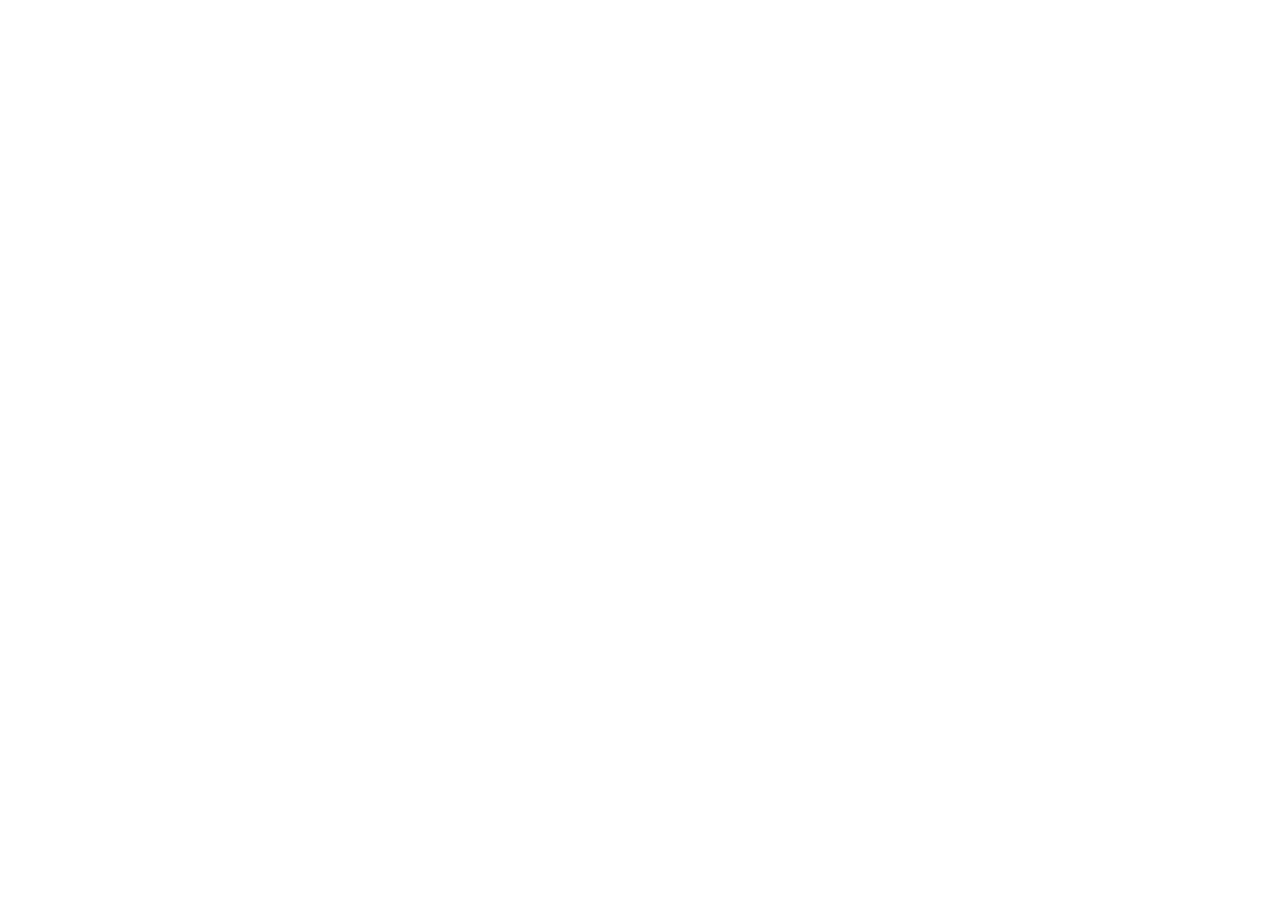
==== index.html @ 10df9c91 "feat : criando a pagina inicial (index)" ====
<!DOCTYPE html>
<html lang="pt-BR">
<head>
    <meta charset="UTF-8">
    <meta name="viewport" content="width=device-width, initial-scale=1.0">
    <title>ECOUP</title>
</head>
<body>
    
</body>
</html>
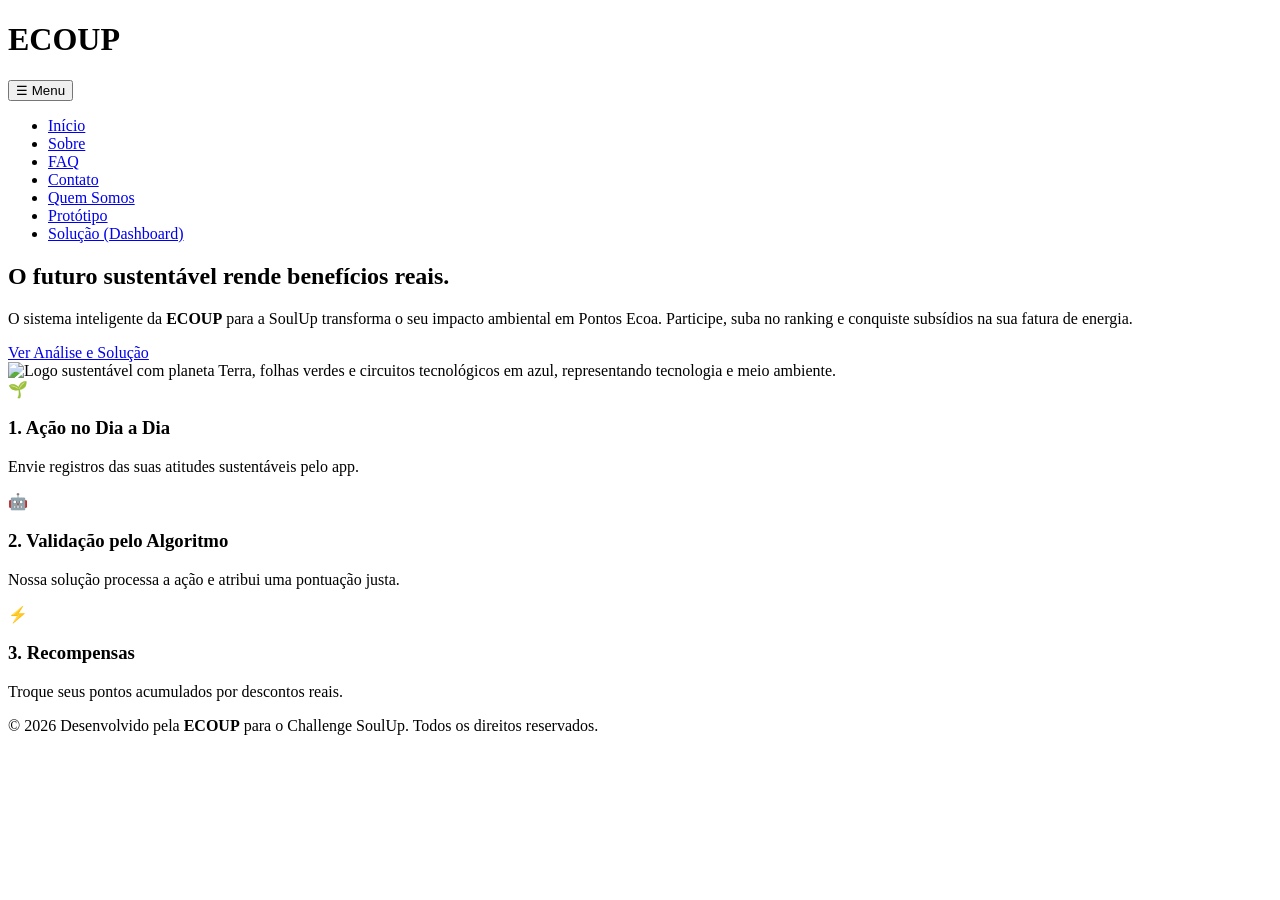
==== commit f4c9e625: "feat: Implementando as páginas html definidas, adicionando o README e finalizando página index.html" ====
--- a/index.html
+++ b/index.html
@@ -3,9 +3,66 @@
 <head>
     <meta charset="UTF-8">
     <meta name="viewport" content="width=device-width, initial-scale=1.0">
-    <title>ECOUP</title>
+    <title>ECOUP | Gamificação Sustentável</title>
+    <link rel="stylesheet" href="css/main.css">
+    <script src="js/main.js" defer></script>
 </head>
 <body>
-    
+
+    <header>
+        <div class="logo-container">
+            <h1>ECOUP</h1>
+        </div>
+        
+        <button id="btn-mobile" class="btn-mobile" aria-label="Abrir ou fechar menu de navegação" aria-expanded="false" aria-controls="menu-principal">☰ Menu</button>
+        
+        <nav id="menu-principal" aria-label="Navegação Principal">
+            <ul>
+                <li><a href="index.html" class="ativo" aria-current="page">Início</a></li>
+                <li><a href="paginas/sobre.html">Sobre</a></li>
+                <li><a href="paginas/faq.html">FAQ</a></li>
+                <li><a href="paginas/contato.html">Contato</a></li>
+                <li><a href="paginas/integrantes.html">Quem Somos</a></li>
+                <li><a href="paginas/simulador.html">Protótipo</a></li>
+                <li><a href="paginas/dashboard.html">Solução (Dashboard)</a></li>
+            </ul>
+        </nav>
+    </header>
+
+    <main>
+        <section class="hero-section">
+            <div class="hero-texto">
+                <h2>O futuro sustentável rende benefícios reais.</h2>
+                <p>O sistema inteligente da <strong>ECOUP</strong> para a SoulUp transforma o seu impacto ambiental em Pontos Ecoa. Participe, suba no ranking e conquiste subsídios na sua fatura de energia.</p>
+                <a href="paginas/dashboard.html" class="btn-primary">Ver Análise e Solução</a>
+            </div>
+            <div class="hero-imagem">
+                <img src="img/hero-image.png" alt="Logo sustentável com planeta Terra, folhas verdes e circuitos tecnológicos em azul, representando tecnologia e meio ambiente.">
+            </div>
+        </section>
+
+        <section class="features-section">
+            <article class="feature-card">
+                <div class="icon-placeholder" aria-hidden="true">🌱</div>
+                <h3>1. Ação no Dia a Dia</h3>
+                <p>Envie registros das suas atitudes sustentáveis pelo app.</p>
+            </article>
+            <article class="feature-card">
+                <div class="icon-placeholder" aria-hidden="true">🤖</div>
+                <h3>2. Validação pelo Algoritmo</h3>
+                <p>Nossa solução processa a ação e atribui uma pontuação justa.</p>
+            </article>
+            <article class="feature-card">
+                <div class="icon-placeholder" aria-hidden="true">⚡</div>
+                <h3>3. Recompensas</h3>
+                <p>Troque seus pontos acumulados por descontos reais.</p>
+            </article>
+        </section>
+    </main>
+
+    <footer>
+        <p>&copy; 2026 Desenvolvido pela <strong>ECOUP</strong> para o Challenge SoulUp. Todos os direitos reservados.</p>
+    </footer>
+
 </body>
 </html>
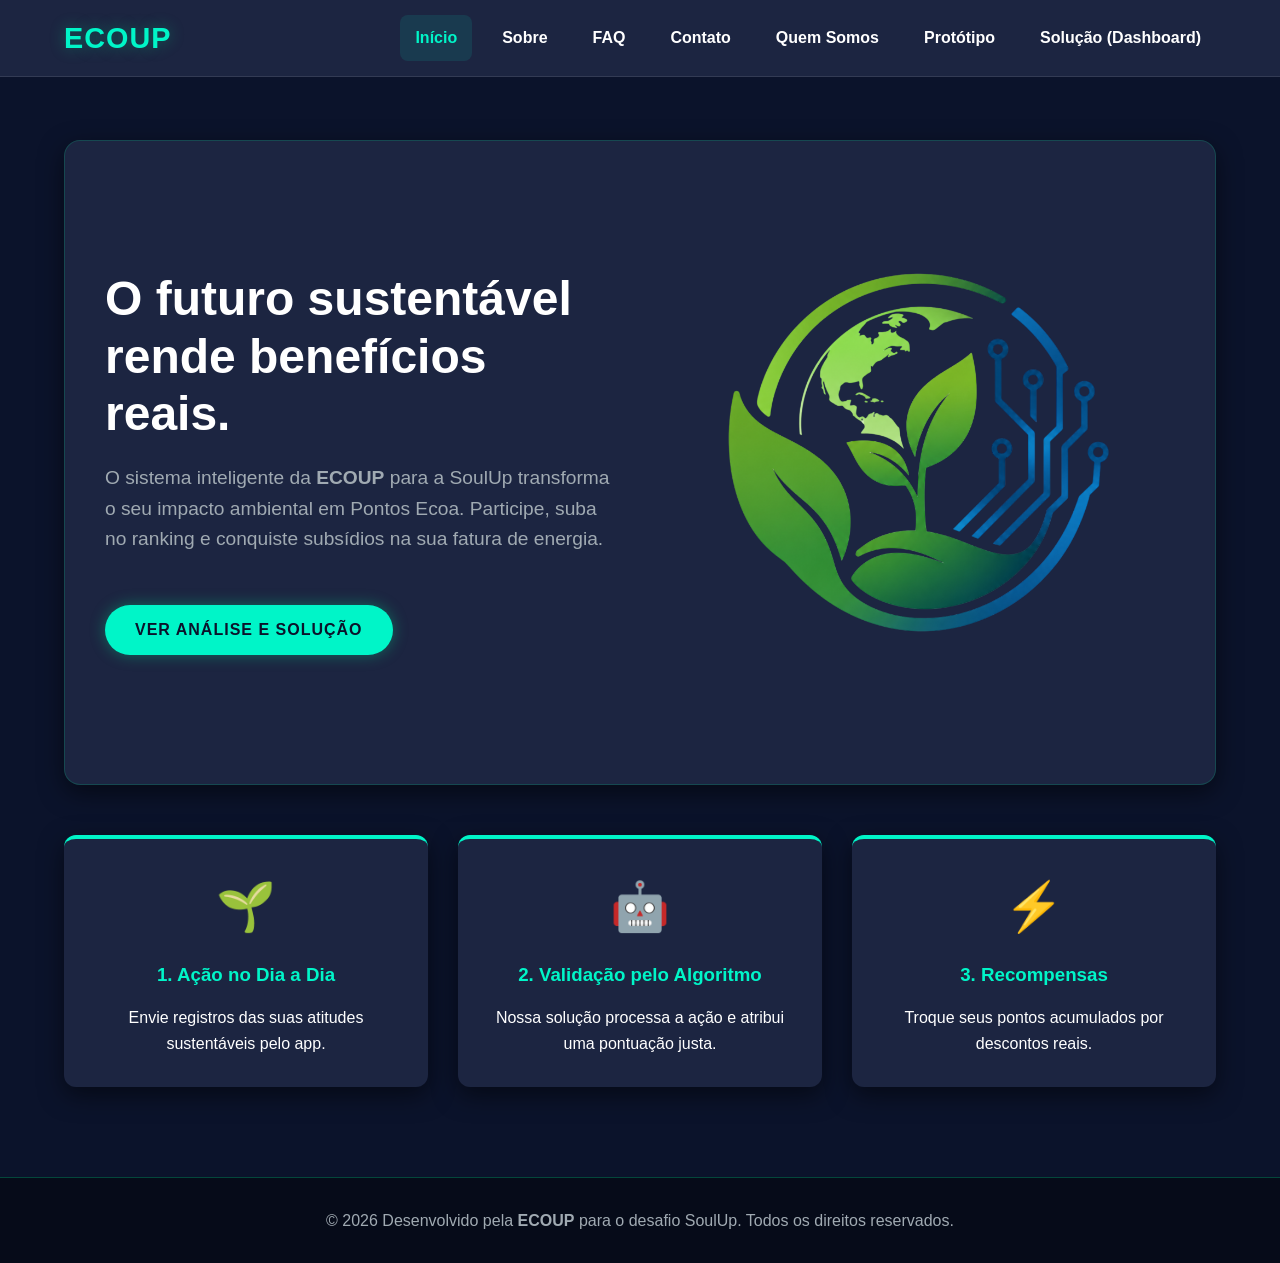
==== commit 16b88a4c: "feat: responsividade layout" ====
--- a/index.html
+++ b/index.html
@@ -61,7 +61,7 @@
     </main>
 
     <footer>
-        <p>&copy; 2026 Desenvolvido pela <strong>ECOUP</strong> para o Challenge SoulUp. Todos os direitos reservados.</p>
+        <p>&copy; 2026 Desenvolvido pela <strong>ECOUP</strong> para o desafio SoulUp. Todos os direitos reservados.</p>
     </footer>
 
 </body>
--- a/css/main.css
+++ b/css/main.css
@@ -0,0 +1,28 @@
+
+@import url('base/reset.css');
+@import url('base/variaveis.css');
+@import url('base/global.css');
+
+
+@import url('layout/cabecalho.css');
+@import url('layout/navegacao.css');
+@import url('layout/rodape.css');
+
+
+@import url('componentes/botoes.css');
+@import url('componentes/cards.css');
+@import url('componentes/formularios.css');
+@import url('componentes/graficos.css');
+@import url('componentes/modal.css');
+
+
+@import url('pages/home.css');
+@import url('pages/dashboard.css');
+@import url('pages/faq.css');
+@import url('pages/sobre.css');
+@import url('pages/integrantes.css');
+@import url('pages/contato.css');
+@import url('pages/simulador.css');
+
+@import url('responsividade/tablet.css');
+@import url('responsividade/mobile.css');
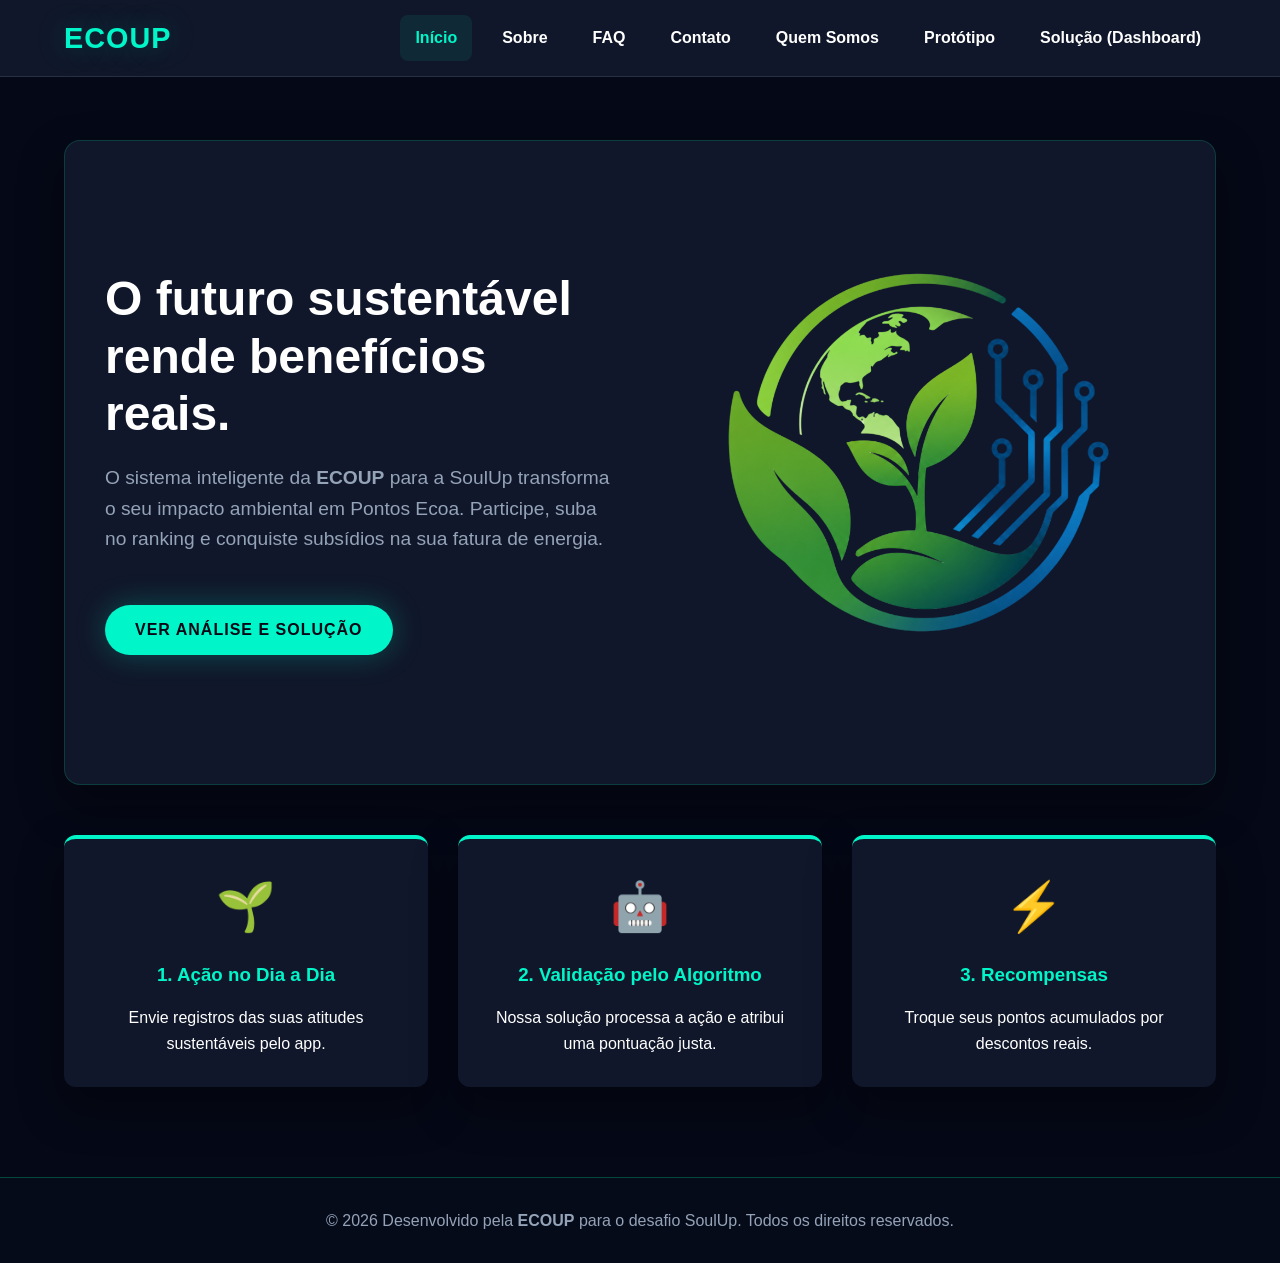
==== commit 75aa646b: "feat: atualizacao final no readme" ====
--- a/index.html
+++ b/index.html
@@ -4,7 +4,11 @@
     <meta charset="UTF-8">
     <meta name="viewport" content="width=device-width, initial-scale=1.0">
     <title>ECOUP | Gamificação Sustentável</title>
+
+    <!-- Arquivo principal de estilos do projeto -->
     <link rel="stylesheet" href="css/main.css">
+
+    <!-- Script principal com carregamento diferido para não bloquear a renderização -->
     <script src="js/main.js" defer></script>
 </head>
 <body>
@@ -14,8 +18,10 @@
             <h1>ECOUP</h1>
         </div>
         
+        <!-- Botão do menu mobile (controlado via JS e acessibilidade ARIA) -->
         <button id="btn-mobile" class="btn-mobile" aria-label="Abrir ou fechar menu de navegação" aria-expanded="false" aria-controls="menu-principal">☰ Menu</button>
         
+        <!-- Menu principal de navegação do site -->
         <nav id="menu-principal" aria-label="Navegação Principal">
             <ul>
                 <li><a href="index.html" class="ativo" aria-current="page">Início</a></li>
@@ -30,28 +36,34 @@
     </header>
 
     <main>
+        <!-- Seção principal (hero) com proposta do sistema -->
         <section class="hero-section">
             <div class="hero-texto">
                 <h2>O futuro sustentável rende benefícios reais.</h2>
                 <p>O sistema inteligente da <strong>ECOUP</strong> para a SoulUp transforma o seu impacto ambiental em Pontos Ecoa. Participe, suba no ranking e conquiste subsídios na sua fatura de energia.</p>
                 <a href="paginas/dashboard.html" class="btn-primary">Ver Análise e Solução</a>
             </div>
+
+            <!-- Imagem ilustrativa principal do projeto -->
             <div class="hero-imagem">
                 <img src="img/hero-image.png" alt="Logo sustentável com planeta Terra, folhas verdes e circuitos tecnológicos em azul, representando tecnologia e meio ambiente.">
             </div>
         </section>
 
+        <!-- Cards explicando o funcionamento do sistema -->
         <section class="features-section">
             <article class="feature-card">
                 <div class="icon-placeholder" aria-hidden="true">🌱</div>
                 <h3>1. Ação no Dia a Dia</h3>
                 <p>Envie registros das suas atitudes sustentáveis pelo app.</p>
             </article>
+
             <article class="feature-card">
                 <div class="icon-placeholder" aria-hidden="true">🤖</div>
                 <h3>2. Validação pelo Algoritmo</h3>
                 <p>Nossa solução processa a ação e atribui uma pontuação justa.</p>
             </article>
+
             <article class="feature-card">
                 <div class="icon-placeholder" aria-hidden="true">⚡</div>
                 <h3>3. Recompensas</h3>
@@ -61,6 +73,7 @@
     </main>
 
     <footer>
+        <!-- Rodapé institucional do projeto -->
         <p>&copy; 2026 Desenvolvido pela <strong>ECOUP</strong> para o desafio SoulUp. Todos os direitos reservados.</p>
     </footer>
 
